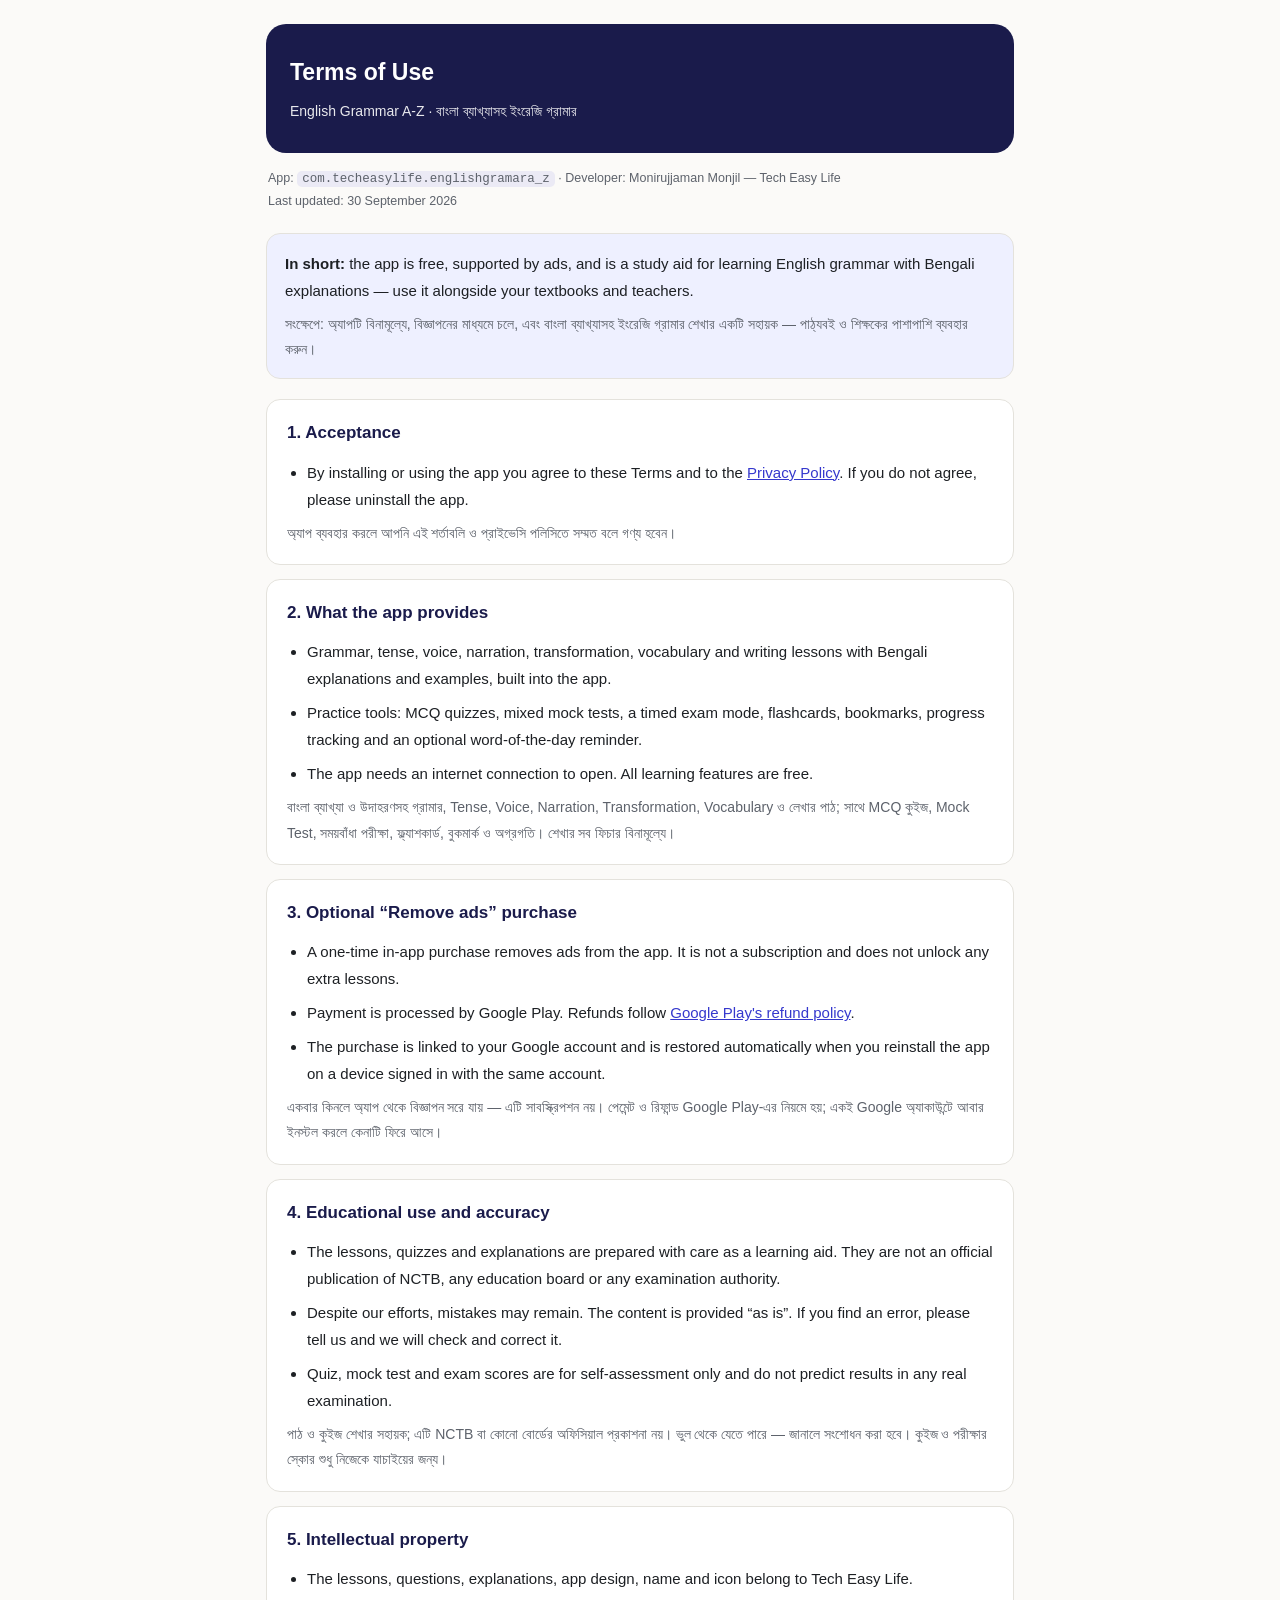
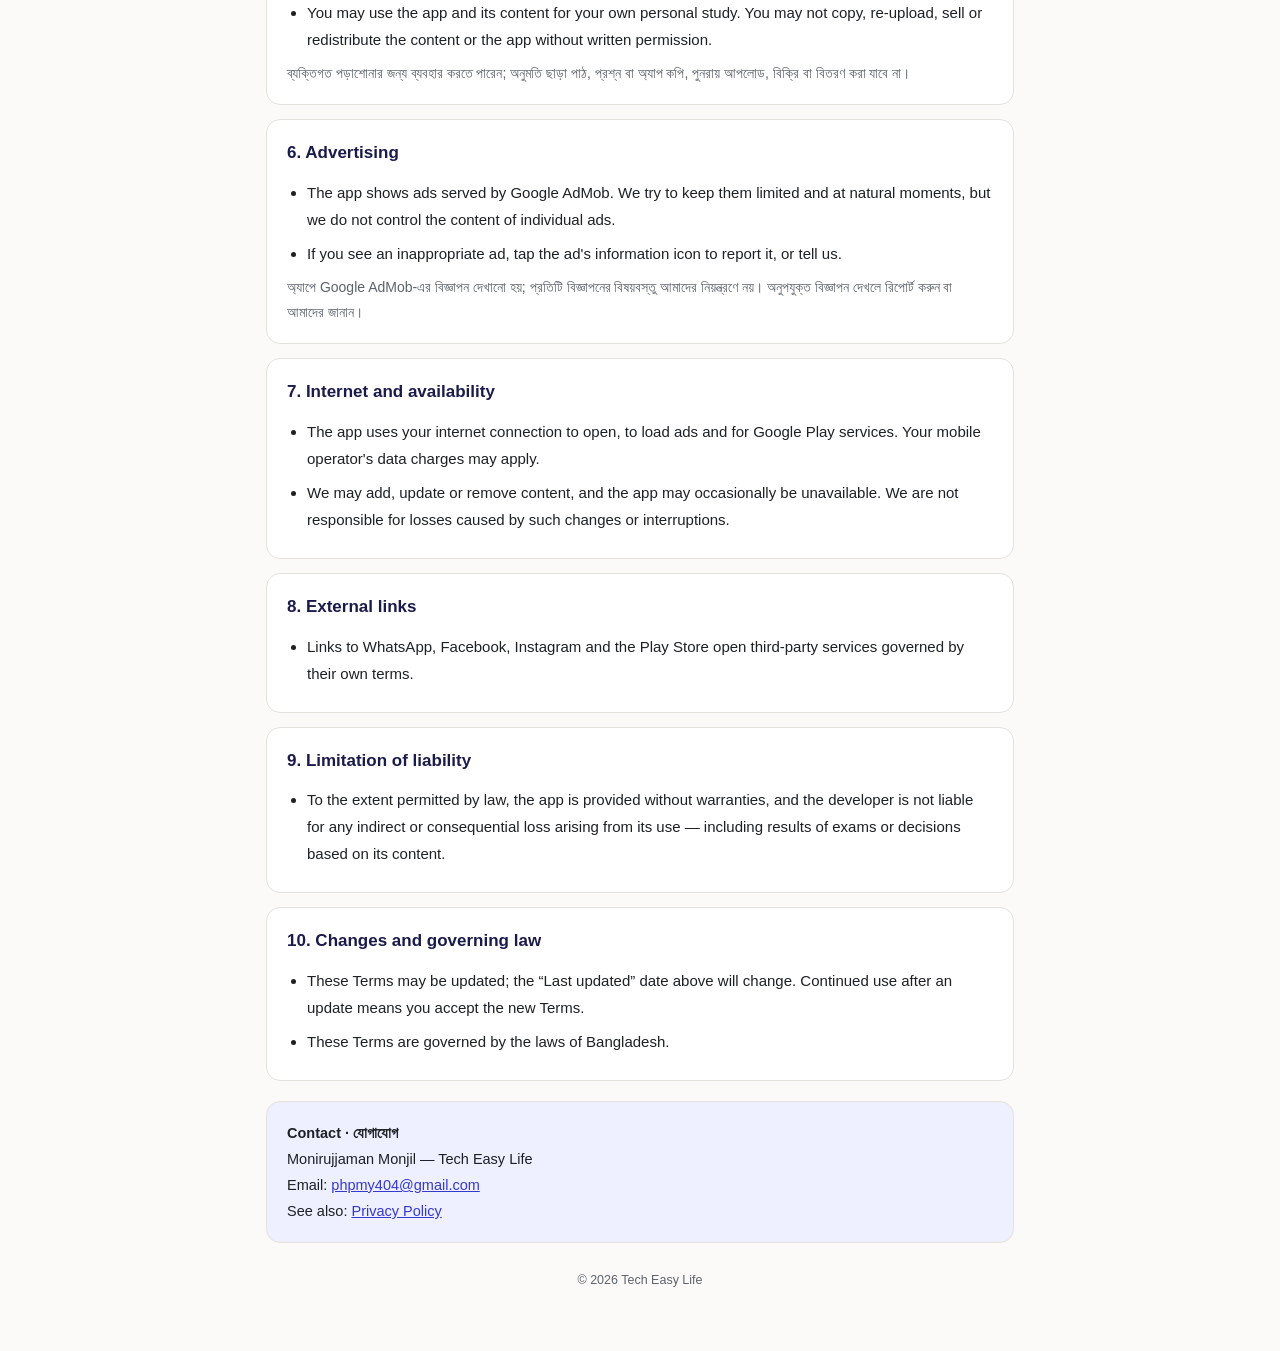
==== terms.html @ 2b45c132 "Privacy Policy and Terms of Use for English Grammar A-Z" ====
<!DOCTYPE html>
<html lang="en">
<head>
<meta charset="UTF-8">
<meta name="viewport" content="width=device-width, initial-scale=1.0">
<title>Terms of Use — English Grammar A-Z</title>
<link rel="stylesheet" href="./style.css">
</head>
<body>
<div class="wrap">
  <header>
    <h1>Terms of Use</h1>
    <div class="sub">English Grammar A-Z · বাংলা ব্যাখ্যাসহ ইংরেজি গ্রামার</div>
  </header>
  <div class="meta">
    App: <code>com.techeasylife.englishgramara_z</code> · Developer: Monirujjaman Monjil — Tech Easy Life<br>
    Last updated: 30 September 2026
  </div>

  <div class="summary">
    <b>In short:</b> the app is free, supported by ads, and is a study aid for learning English grammar with Bengali
    explanations — use it alongside your textbooks and teachers.
    <div class="bn">সংক্ষেপে: অ্যাপটি বিনামূল্যে, বিজ্ঞাপনের মাধ্যমে চলে, এবং বাংলা ব্যাখ্যাসহ ইংরেজি গ্রামার শেখার একটি
    সহায়ক — পাঠ্যবই ও শিক্ষকের পাশাপাশি ব্যবহার করুন।</div>
  </div>

  <section><h2>1. Acceptance</h2><ul>
    <li>By installing or using the app you agree to these Terms and to the <a href="./privacy-policy.html">Privacy Policy</a>. If you do not agree, please uninstall the app.</li>
  </ul>
    <div class="bn">অ্যাপ ব্যবহার করলে আপনি এই শর্তাবলি ও প্রাইভেসি পলিসিতে সম্মত বলে গণ্য হবেন।</div>
  </section>

  <section><h2>2. What the app provides</h2><ul>
    <li>Grammar, tense, voice, narration, transformation, vocabulary and writing lessons with Bengali explanations and examples, built into the app.</li>
    <li>Practice tools: MCQ quizzes, mixed mock tests, a timed exam mode, flashcards, bookmarks, progress tracking and an optional word-of-the-day reminder.</li>
    <li>The app needs an internet connection to open. All learning features are free.</li>
  </ul>
    <div class="bn">বাংলা ব্যাখ্যা ও উদাহরণসহ গ্রামার, Tense, Voice, Narration, Transformation, Vocabulary ও লেখার পাঠ;
    সাথে MCQ কুইজ, Mock Test, সময়বাঁধা পরীক্ষা, ফ্ল্যাশকার্ড, বুকমার্ক ও অগ্রগতি। শেখার সব ফিচার বিনামূল্যে।</div>
  </section>

  <section><h2>3. Optional “Remove ads” purchase</h2><ul>
    <li>A one-time in-app purchase removes ads from the app. It is not a subscription and does not unlock any extra lessons.</li>
    <li>Payment is processed by Google Play. Refunds follow <a href="https://support.google.com/googleplay/answer/2479637">Google Play's refund policy</a>.</li>
    <li>The purchase is linked to your Google account and is restored automatically when you reinstall the app on a device signed in with the same account.</li>
  </ul>
    <div class="bn">একবার কিনলে অ্যাপ থেকে বিজ্ঞাপন সরে যায় — এটি সাবস্ক্রিপশন নয়। পেমেন্ট ও রিফান্ড Google Play-এর নিয়মে
    হয়; একই Google অ্যাকাউন্টে আবার ইনস্টল করলে কেনাটি ফিরে আসে।</div>
  </section>

  <section><h2>4. Educational use and accuracy</h2><ul>
    <li>The lessons, quizzes and explanations are prepared with care as a learning aid. They are not an official publication of NCTB, any education board or any examination authority.</li>
    <li>Despite our efforts, mistakes may remain. The content is provided “as is”. If you find an error, please tell us and we will check and correct it.</li>
    <li>Quiz, mock test and exam scores are for self-assessment only and do not predict results in any real examination.</li>
  </ul>
    <div class="bn">পাঠ ও কুইজ শেখার সহায়ক; এটি NCTB বা কোনো বোর্ডের অফিসিয়াল প্রকাশনা নয়। ভুল থেকে যেতে পারে — জানালে
    সংশোধন করা হবে। কুইজ ও পরীক্ষার স্কোর শুধু নিজেকে যাচাইয়ের জন্য।</div>
  </section>

  <section><h2>5. Intellectual property</h2><ul>
    <li>The lessons, questions, explanations, app design, name and icon belong to Tech Easy Life.</li>
    <li>You may use the app and its content for your own personal study. You may not copy, re-upload, sell or redistribute the content or the app without written permission.</li>
  </ul>
    <div class="bn">ব্যক্তিগত পড়াশোনার জন্য ব্যবহার করতে পারেন; অনুমতি ছাড়া পাঠ, প্রশ্ন বা অ্যাপ কপি, পুনরায় আপলোড, বিক্রি
    বা বিতরণ করা যাবে না।</div>
  </section>

  <section><h2>6. Advertising</h2><ul>
    <li>The app shows ads served by Google AdMob. We try to keep them limited and at natural moments, but we do not control the content of individual ads.</li>
    <li>If you see an inappropriate ad, tap the ad's information icon to report it, or tell us.</li>
  </ul>
    <div class="bn">অ্যাপে Google AdMob-এর বিজ্ঞাপন দেখানো হয়; প্রতিটি বিজ্ঞাপনের বিষয়বস্তু আমাদের নিয়ন্ত্রণে নয়। অনুপযুক্ত
    বিজ্ঞাপন দেখলে রিপোর্ট করুন বা আমাদের জানান।</div>
  </section>

  <section><h2>7. Internet and availability</h2><ul>
    <li>The app uses your internet connection to open, to load ads and for Google Play services. Your mobile operator's data charges may apply.</li>
    <li>We may add, update or remove content, and the app may occasionally be unavailable. We are not responsible for losses caused by such changes or interruptions.</li>
  </ul></section>

  <section><h2>8. External links</h2><ul>
    <li>Links to WhatsApp, Facebook, Instagram and the Play Store open third-party services governed by their own terms.</li>
  </ul></section>

  <section><h2>9. Limitation of liability</h2><ul>
    <li>To the extent permitted by law, the app is provided without warranties, and the developer is not liable for any indirect or consequential loss arising from its use — including results of exams or decisions based on its content.</li>
  </ul></section>

  <section><h2>10. Changes and governing law</h2><ul>
    <li>These Terms may be updated; the “Last updated” date above will change. Continued use after an update means you accept the new Terms.</li>
    <li>These Terms are governed by the laws of Bangladesh.</li>
  </ul></section>

  <div class="contact">
    <b>Contact · যোগাযোগ</b><br>
    Monirujjaman Monjil — Tech Easy Life<br>
    Email: <a href="mailto:phpmy404@gmail.com">phpmy404@gmail.com</a><br>
    See also: <a href="./privacy-policy.html">Privacy Policy</a>
  </div>

  <footer>© 2026 Tech Easy Life</footer>
</div>
</body>
</html>
---- style.css ----
:root{--accent:#3538cd;--navy:#1a1b4b;--bg:#fbfaf8;--card:#fff;--ink:#1d2024;--muted:#5d626b;--line:#e4e2dc;--soft:#eef0ff;}
*{box-sizing:border-box}
body{margin:0;font-family:-apple-system,"Segoe UI","Noto Sans Bengali",Roboto,sans-serif;
     background:var(--bg);color:var(--ink);line-height:1.8;}
.wrap{max-width:780px;margin:0 auto;padding:24px 16px 60px;}
header{background:var(--navy);color:#fff;border-radius:20px;padding:28px 24px;margin-bottom:10px;}
header h1{margin:0 0 6px;font-size:23px;font-weight:800;}
header .sub{opacity:.9;font-size:14px;}
.meta{font-size:12.5px;color:var(--muted);margin:14px 2px 20px;}
.summary{background:var(--soft);border:1px solid var(--line);border-radius:14px;padding:16px 18px;margin-bottom:20px;font-size:15px;}
.bn{color:var(--muted);font-size:14px;margin-top:8px;}
section{background:var(--card);border:1px solid var(--line);border-radius:14px;padding:18px 20px;margin-bottom:14px;}
section h2{margin:0 0 10px;font-size:17px;color:var(--navy);}
ul{margin:0;padding-left:20px;}
li{margin:7px 0;font-size:15px;}
a{color:var(--accent);}
.tw{overflow-x:auto;-webkit-overflow-scrolling:touch;margin-top:6px;}
table{border-collapse:collapse;width:100%;min-width:560px;font-size:14px;}
th,td{text-align:left;vertical-align:top;padding:9px 10px;border-bottom:1px solid var(--line);}
th{color:var(--navy);font-weight:700;white-space:nowrap;}
code{background:rgba(53,56,205,.08);padding:1px 5px;border-radius:5px;font-size:12.5px;}
.contact{background:var(--soft);border:1px solid var(--line);border-radius:14px;padding:18px 20px;margin-top:20px;font-size:14.5px;}
.links{display:grid;gap:12px;margin-top:6px;}
.links a{display:block;background:var(--card);border:1px solid var(--line);border-radius:14px;padding:16px 18px;text-decoration:none;color:var(--ink);font-weight:700;}
.links a span{display:block;font-weight:400;color:var(--muted);font-size:14px;}
footer{text-align:center;color:var(--muted);font-size:12.5px;margin-top:26px;}
@media(prefers-color-scheme:dark){
  :root{--bg:#111214;--card:#18191c;--ink:#e8e8ea;--muted:#9ba0aa;--line:#2b2d32;--soft:#1d1f33;--navy:#1d1f45;}
  section h2,th{color:#a9adff;}
  a{color:#a9adff;}
  code{background:rgba(169,173,255,.14);}
}
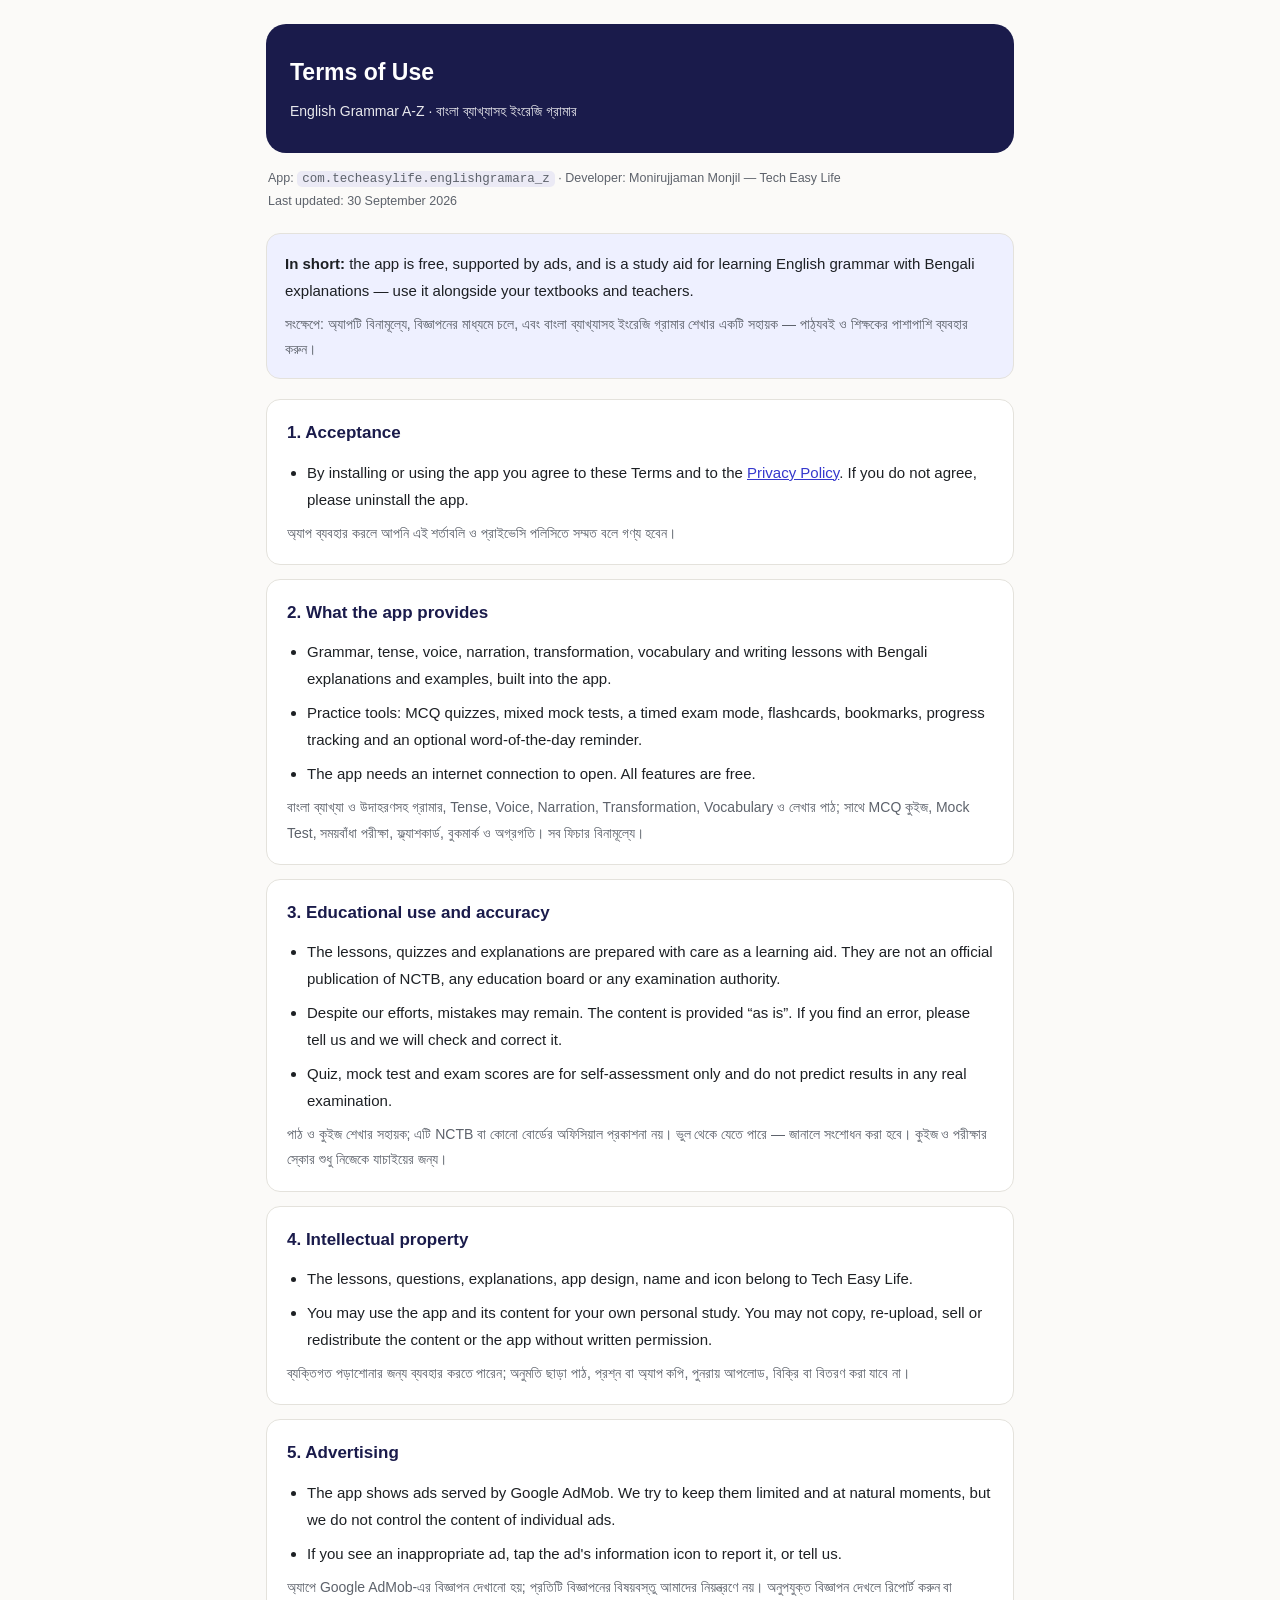
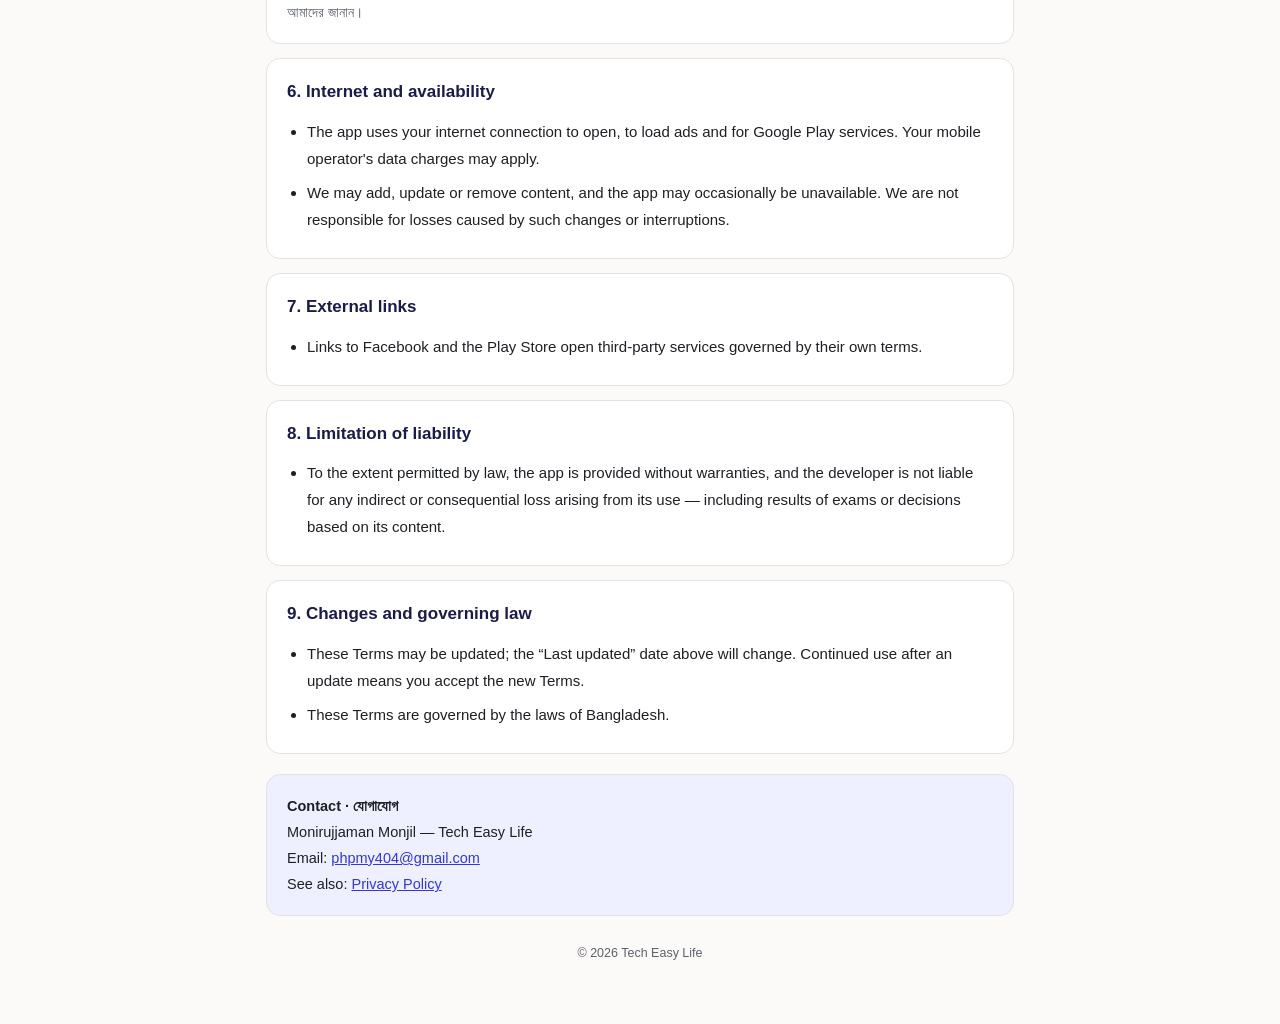
==== commit 01bb6d31: "Remove in-app purchase, WhatsApp and Instagram mentions" ====
--- a/terms.html
+++ b/terms.html
@@ -33,22 +33,13 @@
   <section><h2>2. What the app provides</h2><ul>
     <li>Grammar, tense, voice, narration, transformation, vocabulary and writing lessons with Bengali explanations and examples, built into the app.</li>
     <li>Practice tools: MCQ quizzes, mixed mock tests, a timed exam mode, flashcards, bookmarks, progress tracking and an optional word-of-the-day reminder.</li>
-    <li>The app needs an internet connection to open. All learning features are free.</li>
+    <li>The app needs an internet connection to open. All features are free.</li>
   </ul>
     <div class="bn">বাংলা ব্যাখ্যা ও উদাহরণসহ গ্রামার, Tense, Voice, Narration, Transformation, Vocabulary ও লেখার পাঠ;
-    সাথে MCQ কুইজ, Mock Test, সময়বাঁধা পরীক্ষা, ফ্ল্যাশকার্ড, বুকমার্ক ও অগ্রগতি। শেখার সব ফিচার বিনামূল্যে।</div>
+    সাথে MCQ কুইজ, Mock Test, সময়বাঁধা পরীক্ষা, ফ্ল্যাশকার্ড, বুকমার্ক ও অগ্রগতি। সব ফিচার বিনামূল্যে।</div>
   </section>
 
-  <section><h2>3. Optional “Remove ads” purchase</h2><ul>
-    <li>A one-time in-app purchase removes ads from the app. It is not a subscription and does not unlock any extra lessons.</li>
-    <li>Payment is processed by Google Play. Refunds follow <a href="https://support.google.com/googleplay/answer/2479637">Google Play's refund policy</a>.</li>
-    <li>The purchase is linked to your Google account and is restored automatically when you reinstall the app on a device signed in with the same account.</li>
-  </ul>
-    <div class="bn">একবার কিনলে অ্যাপ থেকে বিজ্ঞাপন সরে যায় — এটি সাবস্ক্রিপশন নয়। পেমেন্ট ও রিফান্ড Google Play-এর নিয়মে
-    হয়; একই Google অ্যাকাউন্টে আবার ইনস্টল করলে কেনাটি ফিরে আসে।</div>
-  </section>
-
-  <section><h2>4. Educational use and accuracy</h2><ul>
+  <section><h2>3. Educational use and accuracy</h2><ul>
     <li>The lessons, quizzes and explanations are prepared with care as a learning aid. They are not an official publication of NCTB, any education board or any examination authority.</li>
     <li>Despite our efforts, mistakes may remain. The content is provided “as is”. If you find an error, please tell us and we will check and correct it.</li>
     <li>Quiz, mock test and exam scores are for self-assessment only and do not predict results in any real examination.</li>
@@ -57,7 +48,7 @@
     সংশোধন করা হবে। কুইজ ও পরীক্ষার স্কোর শুধু নিজেকে যাচাইয়ের জন্য।</div>
   </section>
 
-  <section><h2>5. Intellectual property</h2><ul>
+  <section><h2>4. Intellectual property</h2><ul>
     <li>The lessons, questions, explanations, app design, name and icon belong to Tech Easy Life.</li>
     <li>You may use the app and its content for your own personal study. You may not copy, re-upload, sell or redistribute the content or the app without written permission.</li>
   </ul>
@@ -65,7 +56,7 @@
     বা বিতরণ করা যাবে না।</div>
   </section>
 
-  <section><h2>6. Advertising</h2><ul>
+  <section><h2>5. Advertising</h2><ul>
     <li>The app shows ads served by Google AdMob. We try to keep them limited and at natural moments, but we do not control the content of individual ads.</li>
     <li>If you see an inappropriate ad, tap the ad's information icon to report it, or tell us.</li>
   </ul>
@@ -73,20 +64,20 @@
     বিজ্ঞাপন দেখলে রিপোর্ট করুন বা আমাদের জানান।</div>
   </section>
 
-  <section><h2>7. Internet and availability</h2><ul>
+  <section><h2>6. Internet and availability</h2><ul>
     <li>The app uses your internet connection to open, to load ads and for Google Play services. Your mobile operator's data charges may apply.</li>
     <li>We may add, update or remove content, and the app may occasionally be unavailable. We are not responsible for losses caused by such changes or interruptions.</li>
   </ul></section>
 
-  <section><h2>8. External links</h2><ul>
-    <li>Links to WhatsApp, Facebook, Instagram and the Play Store open third-party services governed by their own terms.</li>
+  <section><h2>7. External links</h2><ul>
+    <li>Links to Facebook and the Play Store open third-party services governed by their own terms.</li>
   </ul></section>
 
-  <section><h2>9. Limitation of liability</h2><ul>
+  <section><h2>8. Limitation of liability</h2><ul>
     <li>To the extent permitted by law, the app is provided without warranties, and the developer is not liable for any indirect or consequential loss arising from its use — including results of exams or decisions based on its content.</li>
   </ul></section>
 
-  <section><h2>10. Changes and governing law</h2><ul>
+  <section><h2>9. Changes and governing law</h2><ul>
     <li>These Terms may be updated; the “Last updated” date above will change. Continued use after an update means you accept the new Terms.</li>
     <li>These Terms are governed by the laws of Bangladesh.</li>
   </ul></section>
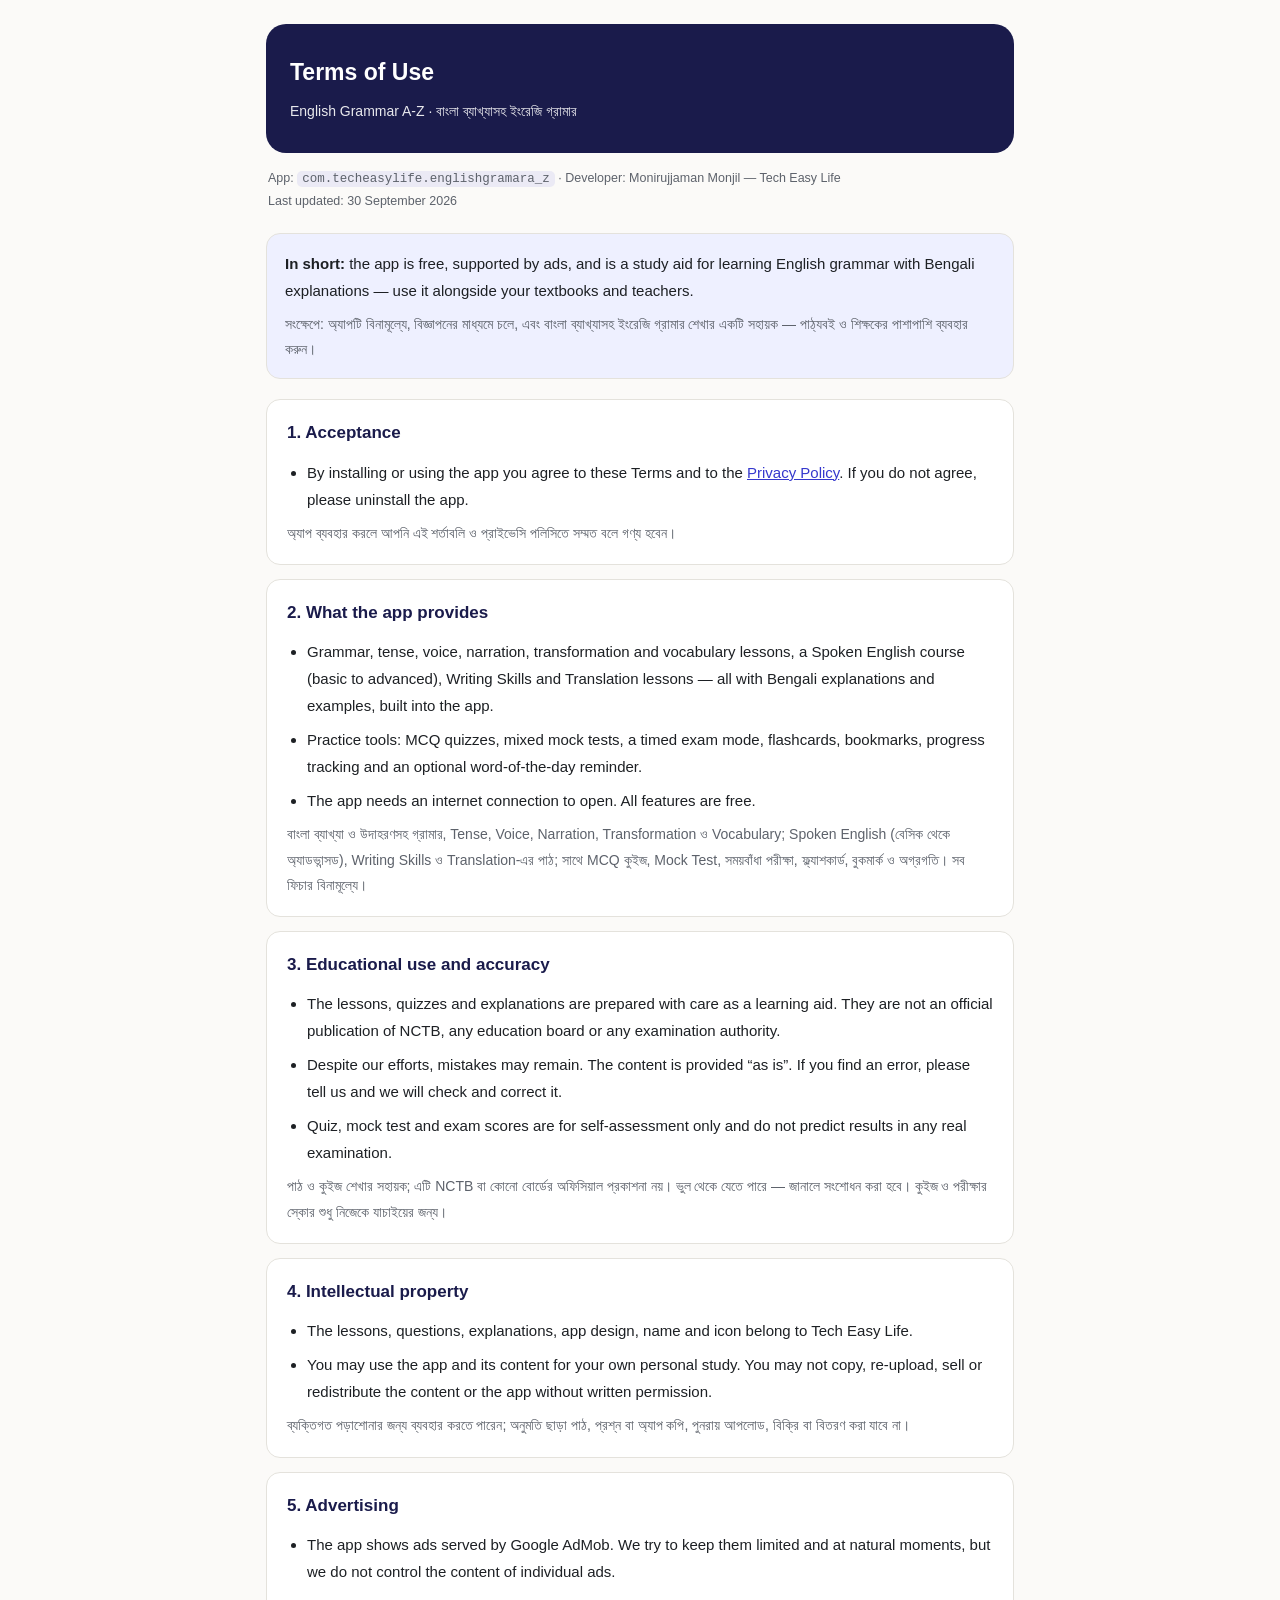
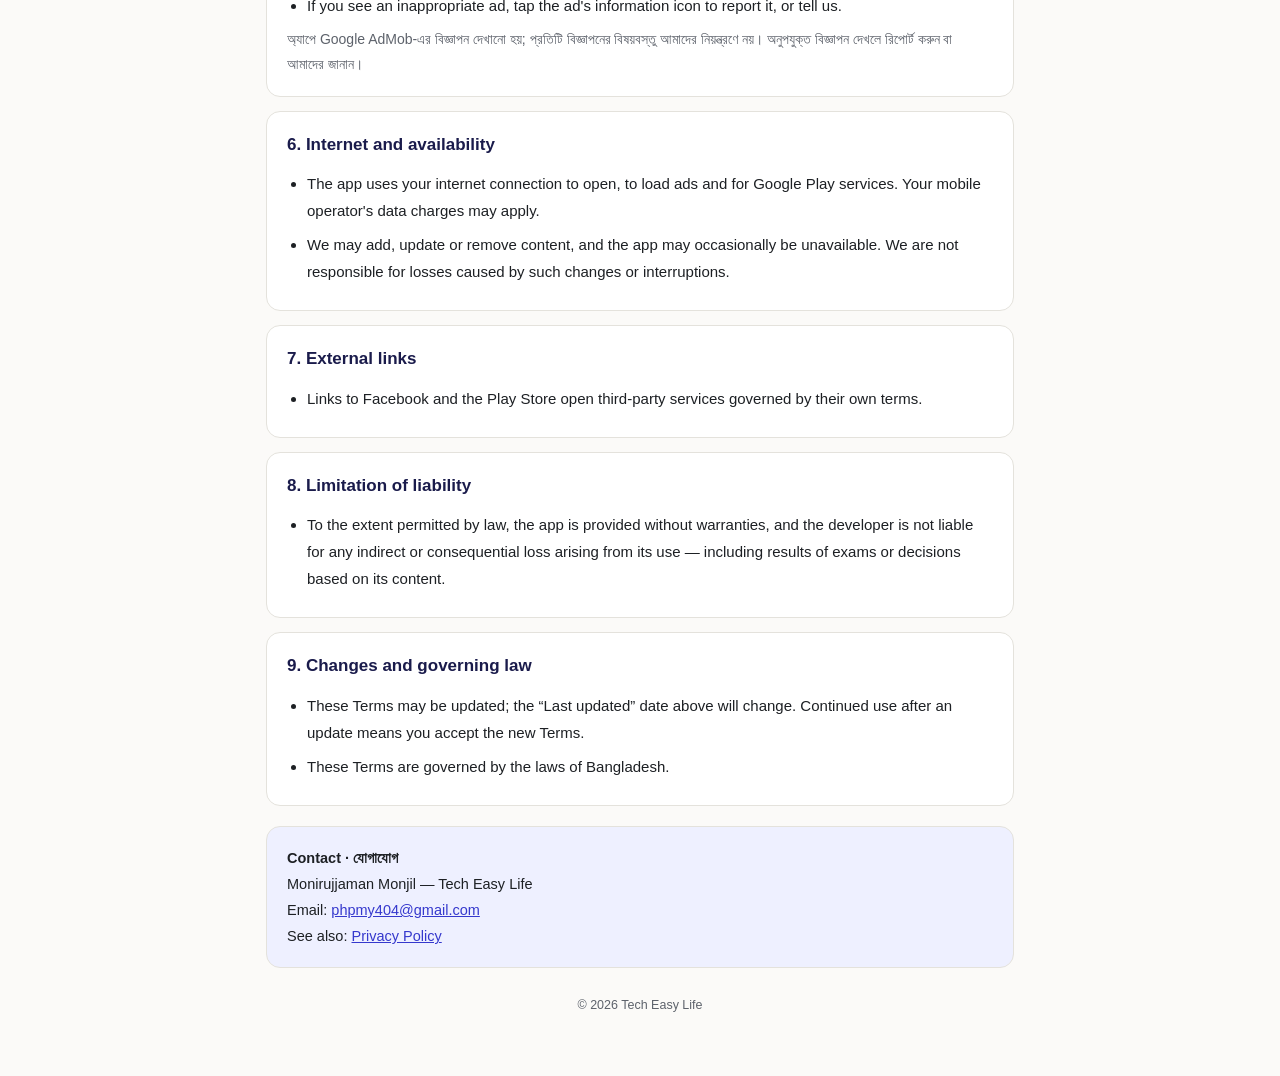
==== commit ae3b9225: "Match Play target age (16+); list Spoken English, Writing and Translation" ====
--- a/terms.html
+++ b/terms.html
@@ -31,11 +31,11 @@
   </section>
 
   <section><h2>2. What the app provides</h2><ul>
-    <li>Grammar, tense, voice, narration, transformation, vocabulary and writing lessons with Bengali explanations and examples, built into the app.</li>
+    <li>Grammar, tense, voice, narration, transformation and vocabulary lessons, a Spoken English course (basic to advanced), Writing Skills and Translation lessons — all with Bengali explanations and examples, built into the app.</li>
     <li>Practice tools: MCQ quizzes, mixed mock tests, a timed exam mode, flashcards, bookmarks, progress tracking and an optional word-of-the-day reminder.</li>
     <li>The app needs an internet connection to open. All features are free.</li>
   </ul>
-    <div class="bn">বাংলা ব্যাখ্যা ও উদাহরণসহ গ্রামার, Tense, Voice, Narration, Transformation, Vocabulary ও লেখার পাঠ;
+    <div class="bn">বাংলা ব্যাখ্যা ও উদাহরণসহ গ্রামার, Tense, Voice, Narration, Transformation ও Vocabulary; Spoken English (বেসিক থেকে অ্যাডভান্সড), Writing Skills ও Translation-এর পাঠ;
     সাথে MCQ কুইজ, Mock Test, সময়বাঁধা পরীক্ষা, ফ্ল্যাশকার্ড, বুকমার্ক ও অগ্রগতি। সব ফিচার বিনামূল্যে।</div>
   </section>
 
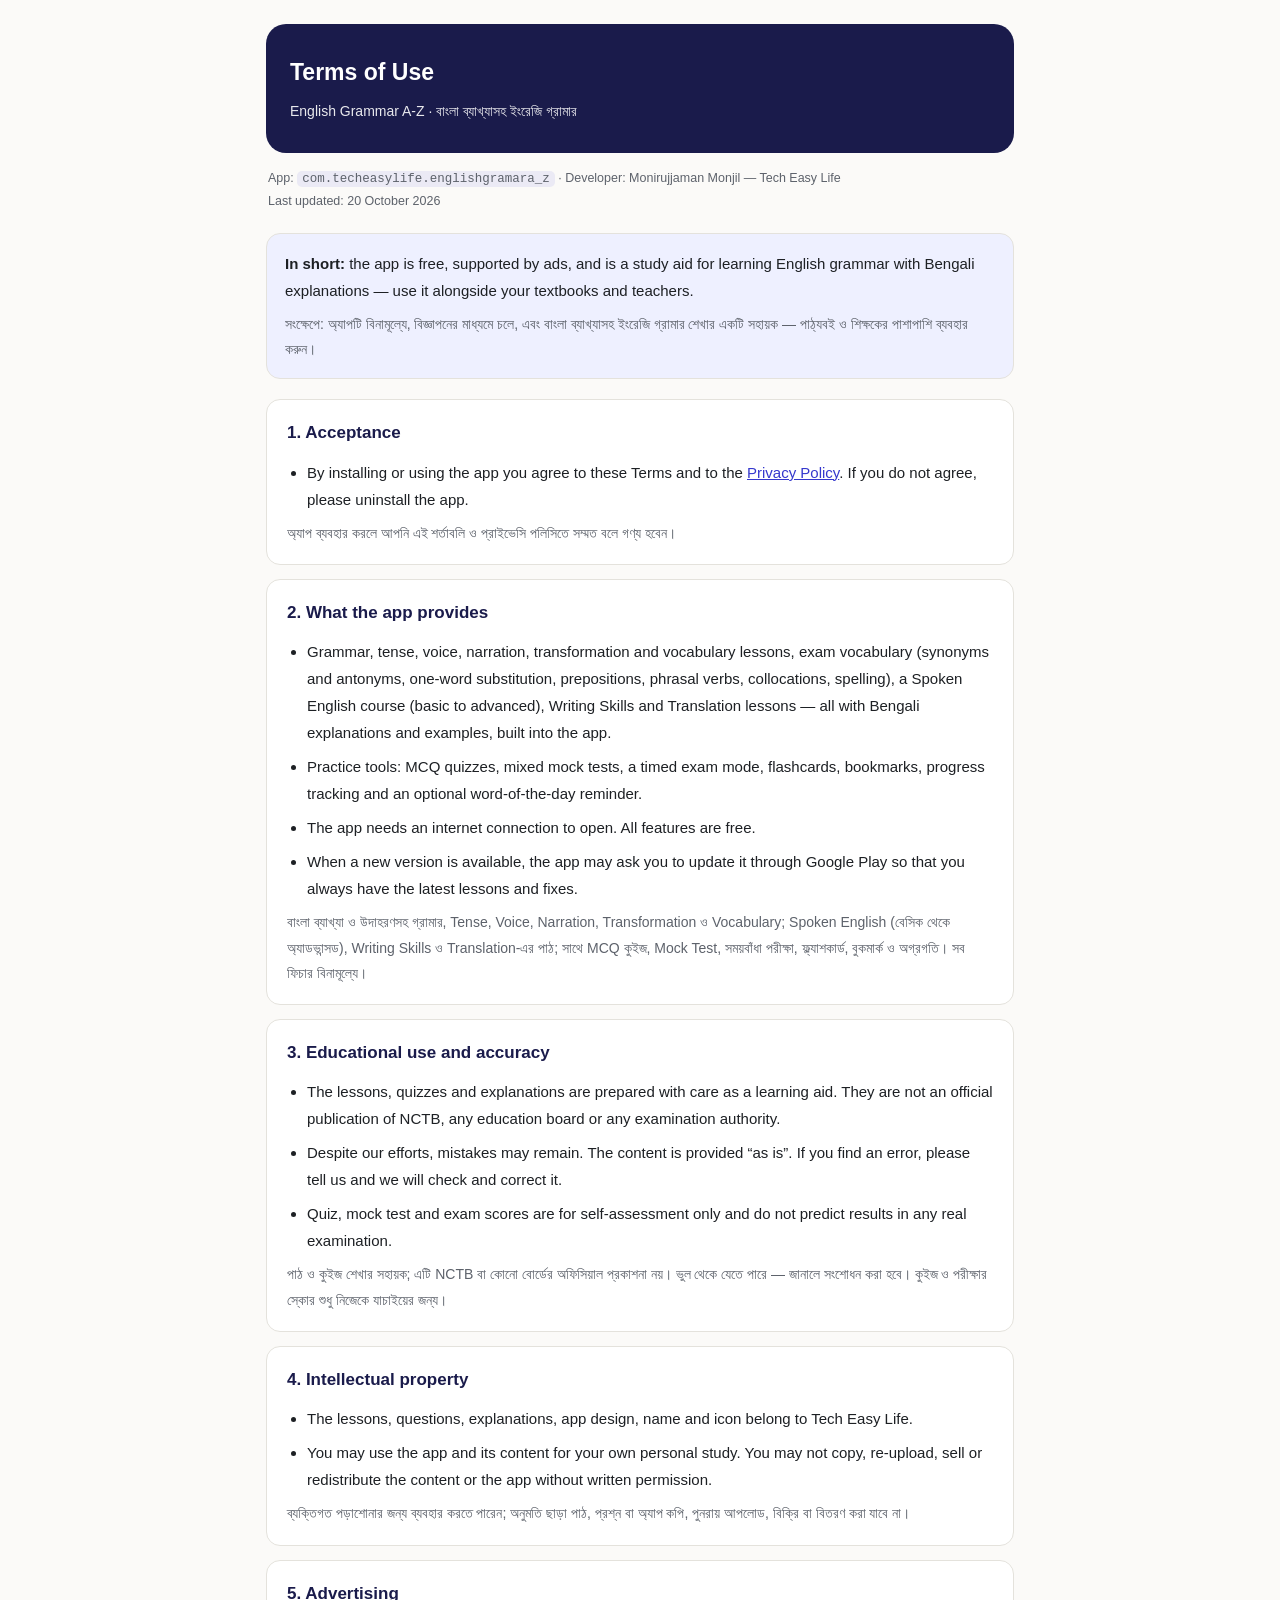
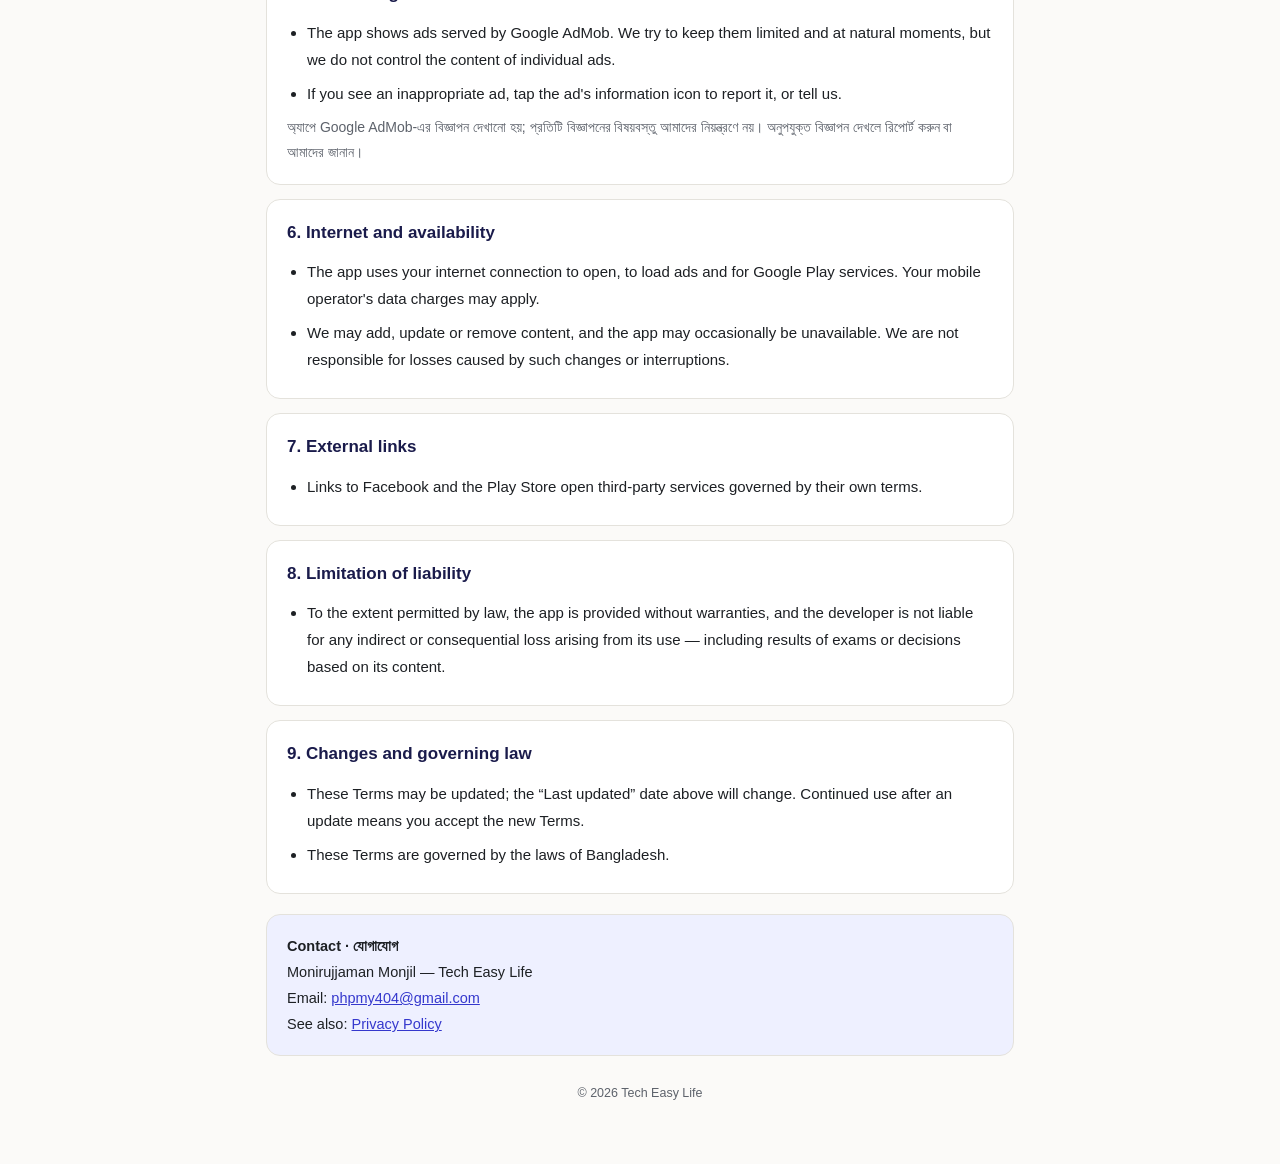
==== commit 2cbf434b: "v9.1: in-app updates/review, WebView, Android backup, G-rated ads; remove foreground service; exam v" ====
--- a/terms.html
+++ b/terms.html
@@ -14,7 +14,7 @@
   </header>
   <div class="meta">
     App: <code>com.techeasylife.englishgramara_z</code> · Developer: Monirujjaman Monjil — Tech Easy Life<br>
-    Last updated: 30 September 2026
+    Last updated: 20 October 2026
   </div>
 
   <div class="summary">
@@ -31,9 +31,10 @@
   </section>
 
   <section><h2>2. What the app provides</h2><ul>
-    <li>Grammar, tense, voice, narration, transformation and vocabulary lessons, a Spoken English course (basic to advanced), Writing Skills and Translation lessons — all with Bengali explanations and examples, built into the app.</li>
+    <li>Grammar, tense, voice, narration, transformation and vocabulary lessons, exam vocabulary (synonyms and antonyms, one-word substitution, prepositions, phrasal verbs, collocations, spelling), a Spoken English course (basic to advanced), Writing Skills and Translation lessons — all with Bengali explanations and examples, built into the app.</li>
     <li>Practice tools: MCQ quizzes, mixed mock tests, a timed exam mode, flashcards, bookmarks, progress tracking and an optional word-of-the-day reminder.</li>
     <li>The app needs an internet connection to open. All features are free.</li>
+    <li>When a new version is available, the app may ask you to update it through Google Play so that you always have the latest lessons and fixes.</li>
   </ul>
     <div class="bn">বাংলা ব্যাখ্যা ও উদাহরণসহ গ্রামার, Tense, Voice, Narration, Transformation ও Vocabulary; Spoken English (বেসিক থেকে অ্যাডভান্সড), Writing Skills ও Translation-এর পাঠ;
     সাথে MCQ কুইজ, Mock Test, সময়বাঁধা পরীক্ষা, ফ্ল্যাশকার্ড, বুকমার্ক ও অগ্রগতি। সব ফিচার বিনামূল্যে।</div>
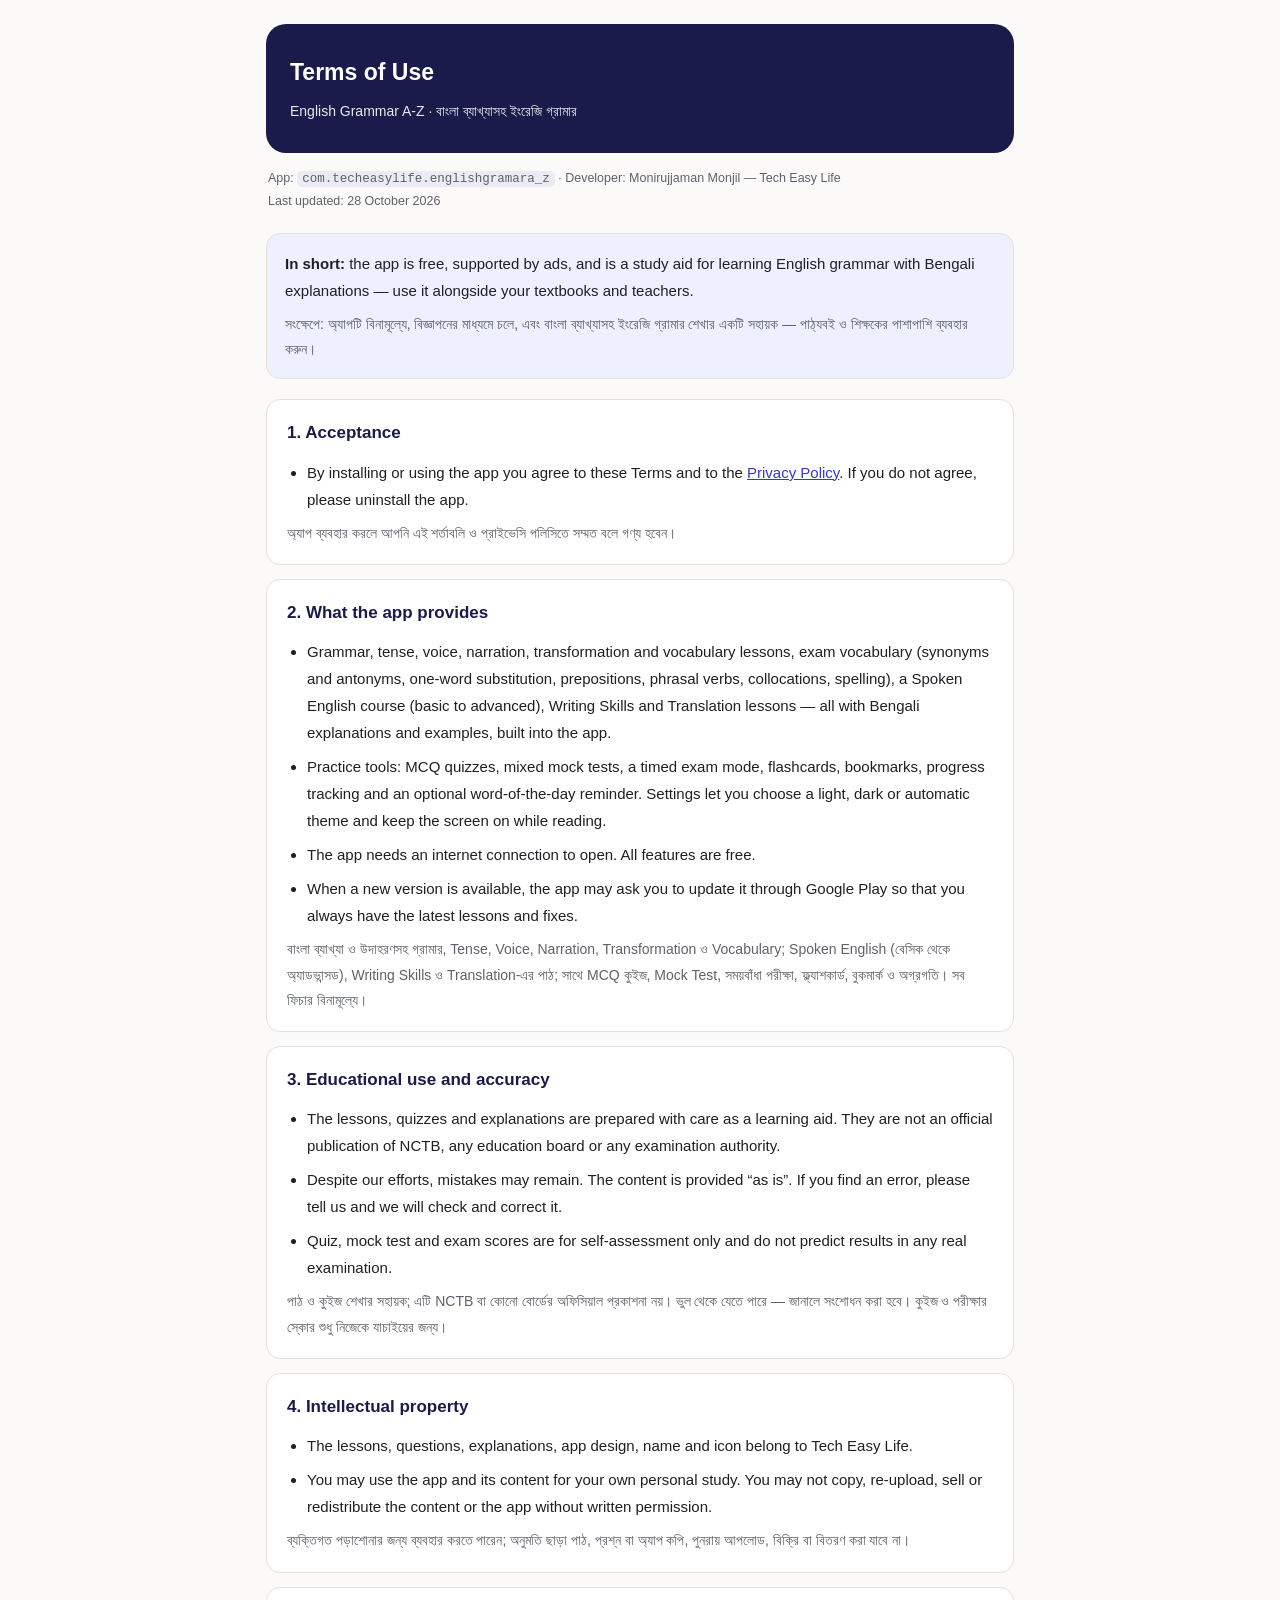
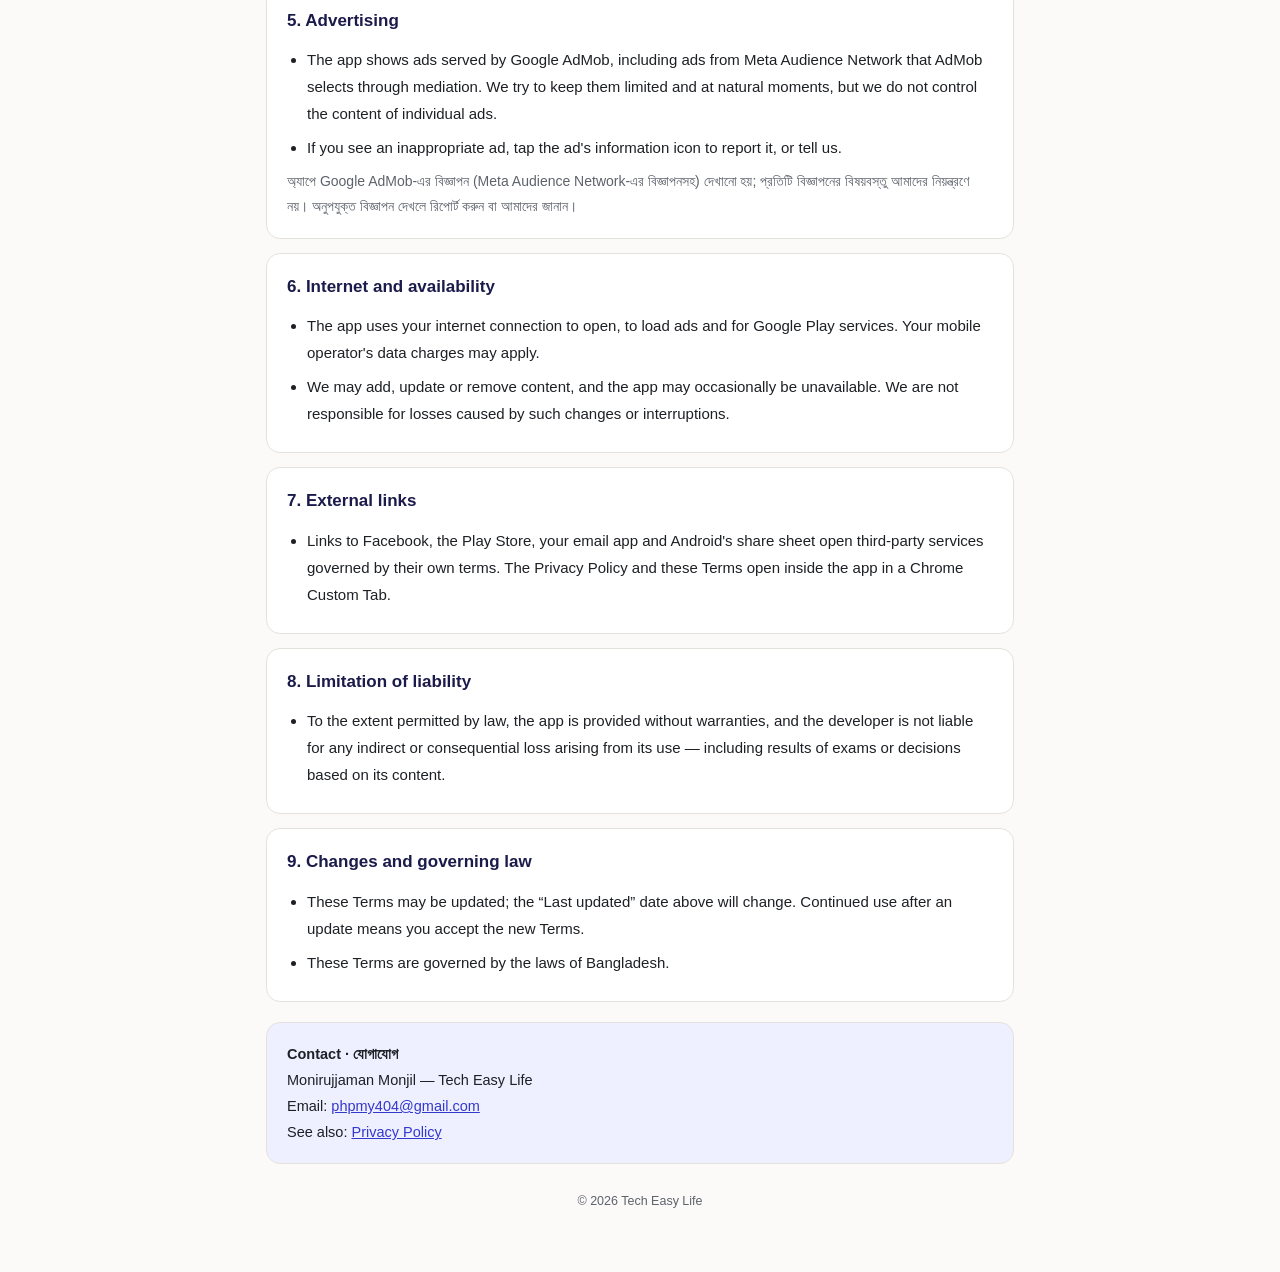
==== commit dabb6e16: "Privacy & Terms for 9.2: Settings, Meta Audience Network, email and share links" ====
--- a/terms.html
+++ b/terms.html
@@ -14,7 +14,7 @@
   </header>
   <div class="meta">
     App: <code>com.techeasylife.englishgramara_z</code> · Developer: Monirujjaman Monjil — Tech Easy Life<br>
-    Last updated: 20 October 2026
+    Last updated: 28 October 2026
   </div>
 
   <div class="summary">
@@ -32,7 +32,7 @@
 
   <section><h2>2. What the app provides</h2><ul>
     <li>Grammar, tense, voice, narration, transformation and vocabulary lessons, exam vocabulary (synonyms and antonyms, one-word substitution, prepositions, phrasal verbs, collocations, spelling), a Spoken English course (basic to advanced), Writing Skills and Translation lessons — all with Bengali explanations and examples, built into the app.</li>
-    <li>Practice tools: MCQ quizzes, mixed mock tests, a timed exam mode, flashcards, bookmarks, progress tracking and an optional word-of-the-day reminder.</li>
+    <li>Practice tools: MCQ quizzes, mixed mock tests, a timed exam mode, flashcards, bookmarks, progress tracking and an optional word-of-the-day reminder. Settings let you choose a light, dark or automatic theme and keep the screen on while reading.</li>
     <li>The app needs an internet connection to open. All features are free.</li>
     <li>When a new version is available, the app may ask you to update it through Google Play so that you always have the latest lessons and fixes.</li>
   </ul>
@@ -58,10 +58,10 @@
   </section>
 
   <section><h2>5. Advertising</h2><ul>
-    <li>The app shows ads served by Google AdMob. We try to keep them limited and at natural moments, but we do not control the content of individual ads.</li>
+    <li>The app shows ads served by Google AdMob, including ads from Meta Audience Network that AdMob selects through mediation. We try to keep them limited and at natural moments, but we do not control the content of individual ads.</li>
     <li>If you see an inappropriate ad, tap the ad's information icon to report it, or tell us.</li>
   </ul>
-    <div class="bn">অ্যাপে Google AdMob-এর বিজ্ঞাপন দেখানো হয়; প্রতিটি বিজ্ঞাপনের বিষয়বস্তু আমাদের নিয়ন্ত্রণে নয়। অনুপযুক্ত
+    <div class="bn">অ্যাপে Google AdMob-এর বিজ্ঞাপন (Meta Audience Network-এর বিজ্ঞাপনসহ) দেখানো হয়; প্রতিটি বিজ্ঞাপনের বিষয়বস্তু আমাদের নিয়ন্ত্রণে নয়। অনুপযুক্ত
     বিজ্ঞাপন দেখলে রিপোর্ট করুন বা আমাদের জানান।</div>
   </section>
 
@@ -71,7 +71,7 @@
   </ul></section>
 
   <section><h2>7. External links</h2><ul>
-    <li>Links to Facebook and the Play Store open third-party services governed by their own terms.</li>
+    <li>Links to Facebook, the Play Store, your email app and Android's share sheet open third-party services governed by their own terms. The Privacy Policy and these Terms open inside the app in a Chrome Custom Tab.</li>
   </ul></section>
 
   <section><h2>8. Limitation of liability</h2><ul>
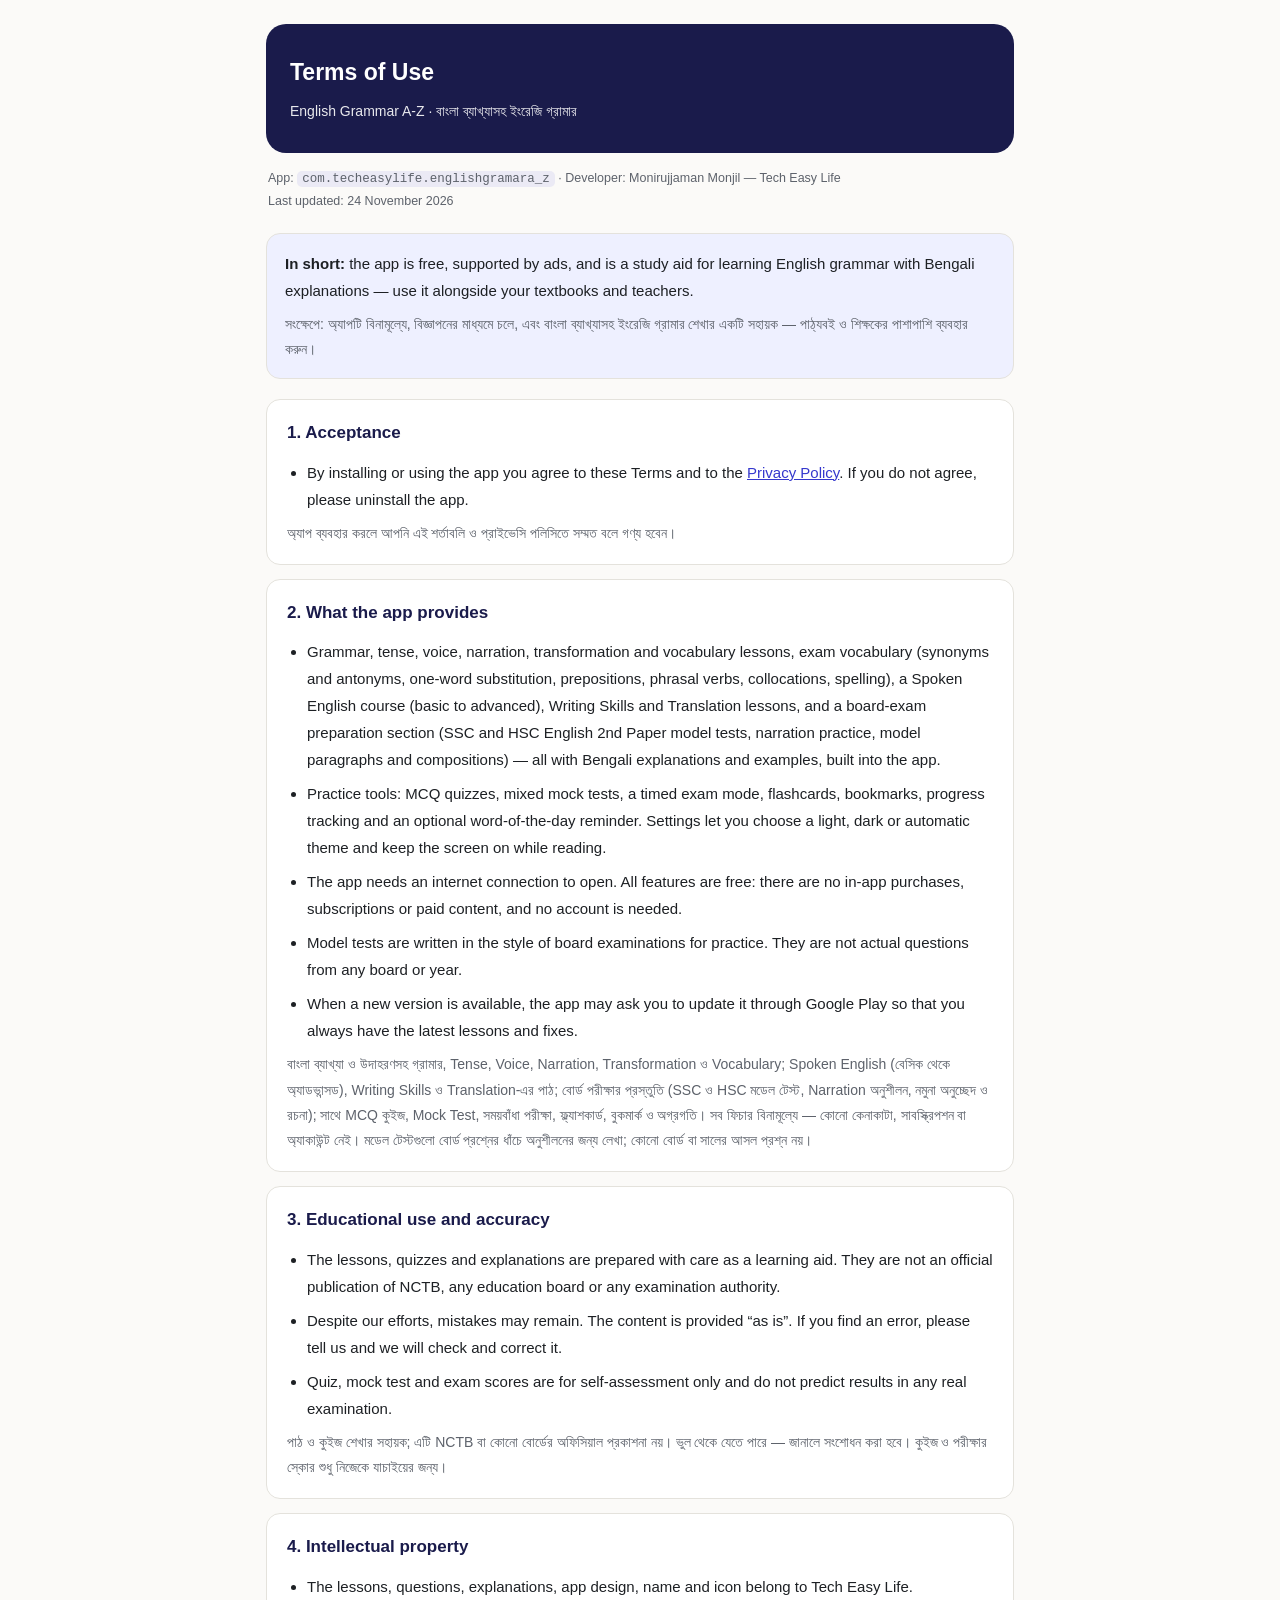
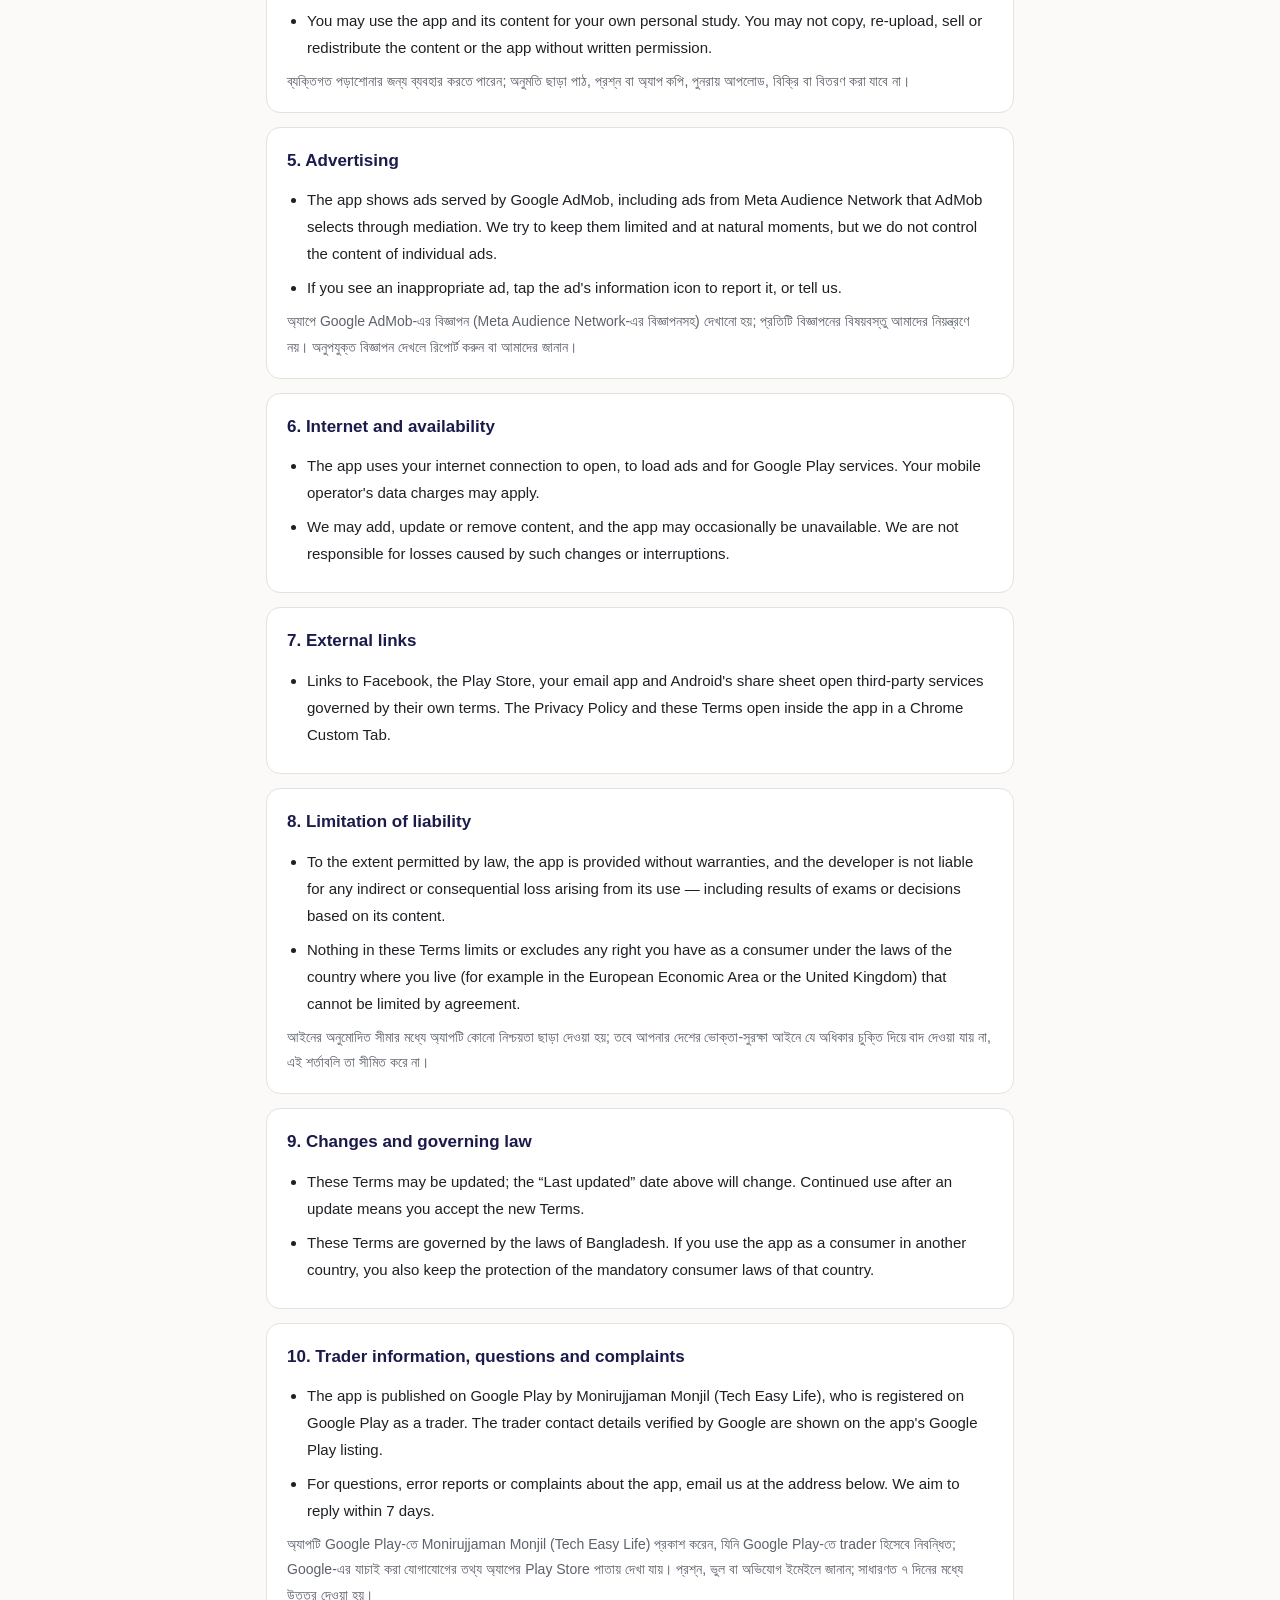
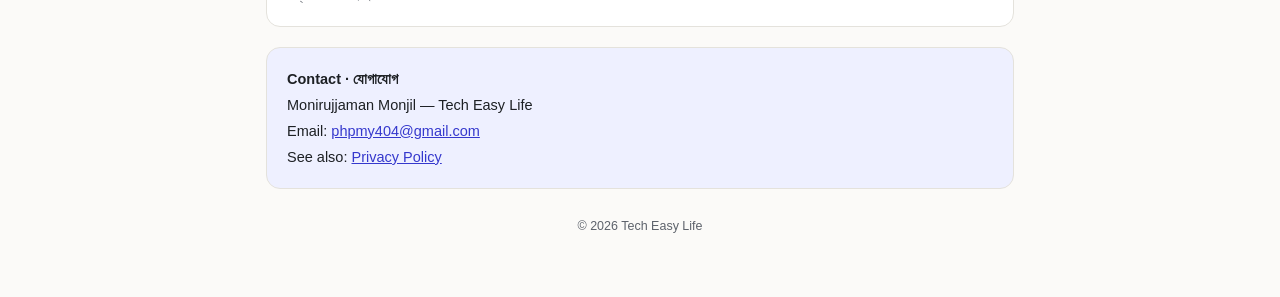
==== commit 061d1300: "Terms for 9.3: board-exam section, no purchases, consumer rights, trader information Co-Authored-By:" ====
--- a/terms.html
+++ b/terms.html
@@ -14,7 +14,7 @@
   </header>
   <div class="meta">
     App: <code>com.techeasylife.englishgramara_z</code> · Developer: Monirujjaman Monjil — Tech Easy Life<br>
-    Last updated: 28 October 2026
+    Last updated: 24 November 2026
   </div>
 
   <div class="summary">
@@ -31,13 +31,15 @@
   </section>
 
   <section><h2>2. What the app provides</h2><ul>
-    <li>Grammar, tense, voice, narration, transformation and vocabulary lessons, exam vocabulary (synonyms and antonyms, one-word substitution, prepositions, phrasal verbs, collocations, spelling), a Spoken English course (basic to advanced), Writing Skills and Translation lessons — all with Bengali explanations and examples, built into the app.</li>
+    <li>Grammar, tense, voice, narration, transformation and vocabulary lessons, exam vocabulary (synonyms and antonyms, one-word substitution, prepositions, phrasal verbs, collocations, spelling), a Spoken English course (basic to advanced), Writing Skills and Translation lessons, and a board-exam preparation section (SSC and HSC English 2nd Paper model tests, narration practice, model paragraphs and compositions) — all with Bengali explanations and examples, built into the app.</li>
     <li>Practice tools: MCQ quizzes, mixed mock tests, a timed exam mode, flashcards, bookmarks, progress tracking and an optional word-of-the-day reminder. Settings let you choose a light, dark or automatic theme and keep the screen on while reading.</li>
-    <li>The app needs an internet connection to open. All features are free.</li>
+    <li>The app needs an internet connection to open. All features are free: there are no in-app purchases, subscriptions or paid content, and no account is needed.</li>
+    <li>Model tests are written in the style of board examinations for practice. They are not actual questions from any board or year.</li>
     <li>When a new version is available, the app may ask you to update it through Google Play so that you always have the latest lessons and fixes.</li>
   </ul>
-    <div class="bn">বাংলা ব্যাখ্যা ও উদাহরণসহ গ্রামার, Tense, Voice, Narration, Transformation ও Vocabulary; Spoken English (বেসিক থেকে অ্যাডভান্সড), Writing Skills ও Translation-এর পাঠ;
-    সাথে MCQ কুইজ, Mock Test, সময়বাঁধা পরীক্ষা, ফ্ল্যাশকার্ড, বুকমার্ক ও অগ্রগতি। সব ফিচার বিনামূল্যে।</div>
+    <div class="bn">বাংলা ব্যাখ্যা ও উদাহরণসহ গ্রামার, Tense, Voice, Narration, Transformation ও Vocabulary; Spoken English (বেসিক থেকে অ্যাডভান্সড), Writing Skills ও Translation-এর পাঠ; বোর্ড পরীক্ষার প্রস্তুতি (SSC ও HSC মডেল টেস্ট, Narration অনুশীলন, নমুনা অনুচ্ছেদ ও রচনা);
+    সাথে MCQ কুইজ, Mock Test, সময়বাঁধা পরীক্ষা, ফ্ল্যাশকার্ড, বুকমার্ক ও অগ্রগতি। সব ফিচার বিনামূল্যে — কোনো কেনাকাটা, সাবস্ক্রিপশন বা অ্যাকাউন্ট নেই।
+    মডেল টেস্টগুলো বোর্ড প্রশ্নের ধাঁচে অনুশীলনের জন্য লেখা; কোনো বোর্ড বা সালের আসল প্রশ্ন নয়।</div>
   </section>
 
   <section><h2>3. Educational use and accuracy</h2><ul>
@@ -76,12 +78,22 @@
 
   <section><h2>8. Limitation of liability</h2><ul>
     <li>To the extent permitted by law, the app is provided without warranties, and the developer is not liable for any indirect or consequential loss arising from its use — including results of exams or decisions based on its content.</li>
-  </ul></section>
+    <li>Nothing in these Terms limits or excludes any right you have as a consumer under the laws of the country where you live (for example in the European Economic Area or the United Kingdom) that cannot be limited by agreement.</li>
+  </ul>
+    <div class="bn">আইনের অনুমোদিত সীমার মধ্যে অ্যাপটি কোনো নিশ্চয়তা ছাড়া দেওয়া হয়; তবে আপনার দেশের ভোক্তা-সুরক্ষা আইনে যে অধিকার চুক্তি দিয়ে বাদ দেওয়া যায় না, এই শর্তাবলি তা সীমিত করে না।</div>
+  </section>
 
   <section><h2>9. Changes and governing law</h2><ul>
     <li>These Terms may be updated; the “Last updated” date above will change. Continued use after an update means you accept the new Terms.</li>
-    <li>These Terms are governed by the laws of Bangladesh.</li>
+    <li>These Terms are governed by the laws of Bangladesh. If you use the app as a consumer in another country, you also keep the protection of the mandatory consumer laws of that country.</li>
   </ul></section>
+
+  <section><h2>10. Trader information, questions and complaints</h2><ul>
+    <li>The app is published on Google Play by Monirujjaman Monjil (Tech Easy Life), who is registered on Google Play as a trader. The trader contact details verified by Google are shown on the app's Google Play listing.</li>
+    <li>For questions, error reports or complaints about the app, email us at the address below. We aim to reply within 7 days.</li>
+  </ul>
+    <div class="bn">অ্যাপটি Google Play-তে Monirujjaman Monjil (Tech Easy Life) প্রকাশ করেন, যিনি Google Play-তে trader হিসেবে নিবন্ধিত; Google-এর যাচাই করা যোগাযোগের তথ্য অ্যাপের Play Store পাতায় দেখা যায়। প্রশ্ন, ভুল বা অভিযোগ ইমেইলে জানান; সাধারণত ৭ দিনের মধ্যে উত্তর দেওয়া হয়।</div>
+  </section>
 
   <div class="contact">
     <b>Contact · যোগাযোগ</b><br>
